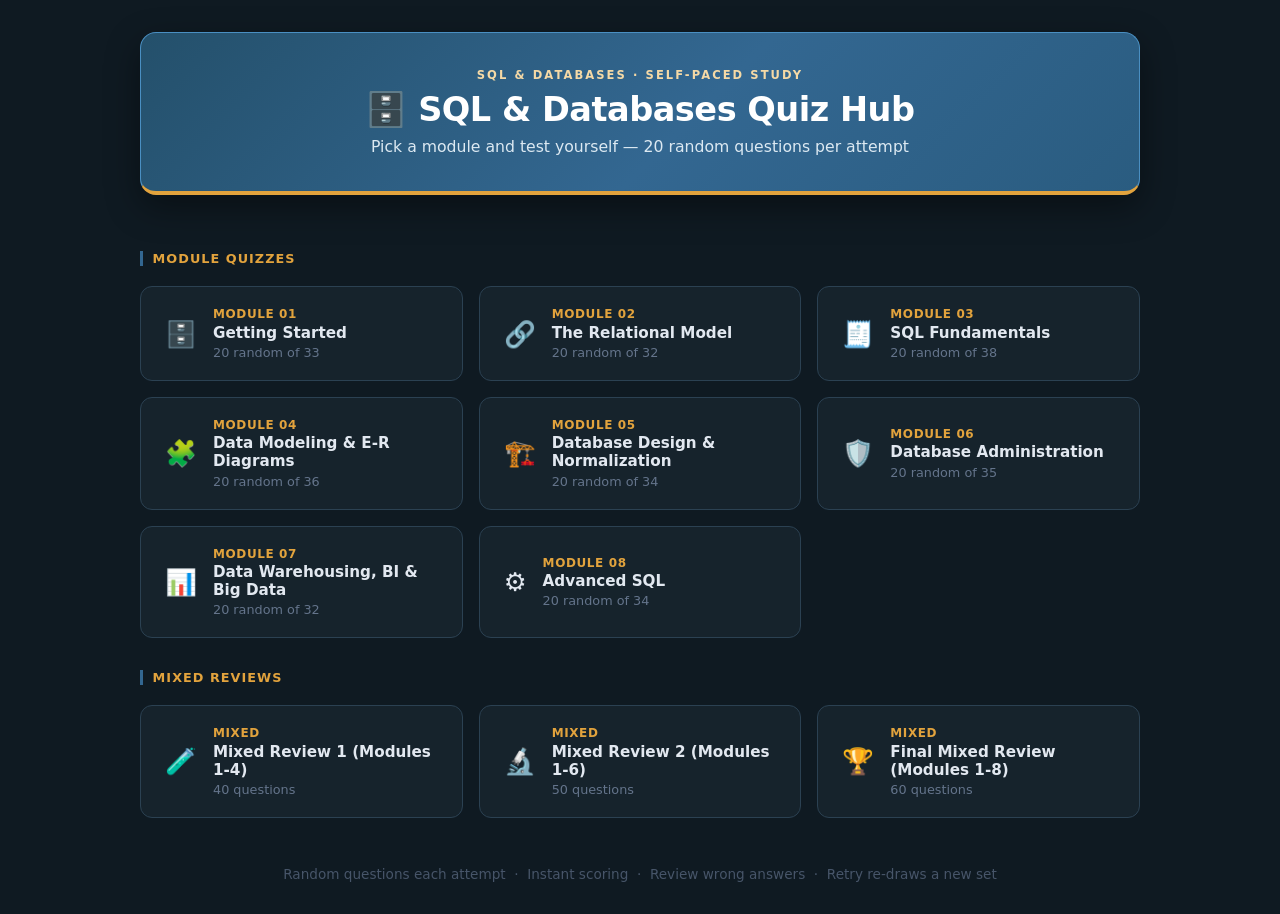
==== 03-quiz/index.html @ 1bb8f475 "Initial commit: SQL & Databases course site (Kroenke Database Concepts, PostgreSQL-first, 8 modules)" ====
<!DOCTYPE html>
<html lang="en">
<head>
  <meta charset="UTF-8" />
  <meta name="viewport" content="width=device-width, initial-scale=1.0" />
  <title>SQL & Databases — Quiz Hub</title>
  <style>
    * { box-sizing: border-box; margin: 0; padding: 0; }

    body {
      font-family: 'Segoe UI', system-ui, sans-serif;
      background: #0F1A22;
      color: #e2e8f0;
      min-height: 100vh;
      padding: 2rem 1rem;
    }

    header {
      text-align: center;
      max-width: 1000px;
      margin: 0 auto 2.5rem;
      background: linear-gradient(135deg, #24506B 0%, #336791 55%, #2A5C80 100%);
      border: 1px solid #4A8FC2;
      border-bottom: 4px solid #E2A33D;
      border-radius: 16px;
      padding: 2.2rem 1.5rem;
      box-shadow: 0 12px 34px rgba(0, 0, 0, 0.4);
    }

    header .eyebrow {
      font-size: 0.72rem;
      font-weight: 700;
      letter-spacing: 0.18em;
      text-transform: uppercase;
      color: #F5D9A6;
      margin-bottom: 0.5rem;
    }

    header h1 {
      font-size: 2.1rem;
      font-weight: 800;
      color: #ffffff;
      letter-spacing: -0.5px;
    }

    header p {
      margin-top: 0.5rem;
      color: #DCE9F2;
      font-size: 0.98rem;
    }

    .grid {
      display: grid;
      grid-template-columns: repeat(auto-fill, minmax(260px, 1fr));
      gap: 1rem;
      max-width: 1000px;
      margin: 0 auto;
    }

    .card {
      background: #16232C;
      border: 1px solid #2B4152;
      border-radius: 12px;
      padding: 1.25rem 1.5rem;
      cursor: pointer;
      text-decoration: none;
      color: inherit;
      display: flex;
      align-items: center;
      gap: 1rem;
      transition: border-color 0.15s, background 0.15s, transform 0.1s;
    }

    .card:hover {
      border-color: #336791;
      background: #1C2E3A;
      transform: translateY(-2px);
    }

    .card-icon {
      font-size: 1.6rem;
      flex-shrink: 0;
    }

    .card-body .topic-id {
      font-size: 0.75rem;
      font-weight: 700;
      color: #E2A33D;
      text-transform: uppercase;
      letter-spacing: 0.05em;
    }

    .card-body .topic-title {
      font-size: 0.95rem;
      font-weight: 600;
      color: #e2e8f0;
      margin-top: 0.15rem;
    }

    .card-body .q-count {
      font-size: 0.8rem;
      color: #64748b;
      margin-top: 0.2rem;
    }

    footer {
      text-align: center;
      margin-top: 3rem;
      color: #475569;
      font-size: 0.85rem;
    }
  </style>
</head>
<body>

<header>
  <div class="eyebrow">SQL & Databases · Self-Paced Study</div>
  <h1>🗄️ SQL & Databases Quiz Hub</h1>
  <p>Pick a module and test yourself — 20 random questions per attempt</p>
</header>

<div class="grid" id="grid"></div>

<footer>Random questions each attempt &nbsp;·&nbsp; Instant scoring &nbsp;·&nbsp; Review wrong answers &nbsp;·&nbsp; Retry re-draws a new set</footer>

<script src="data.js"></script>
<script src="data-01.js"></script>
<script src="data-02.js"></script>
<script src="data-03.js"></script>
<script src="data-04.js"></script>
<script src="data-05.js"></script>
<script src="data-06.js"></script>
<script src="data-07.js"></script>
<script src="data-08.js"></script>
<script src="data-mixed-1.js"></script>
<script src="data-mixed-2.js"></script>
<script src="data-mixed-3.js"></script>
<script>
  const ICONS = {
    "01": "🗄️", "02": "🔗", "03": "🧾", "04": "🧩",
    "05": "🏗️", "06": "🛡️", "07": "📊", "08": "⚙️",
    "mixed-1": "🧪", "mixed-2": "🔬", "mixed-3": "🏆",
  };

  const MIXED_IDS = ["mixed-1","mixed-2","mixed-3"];

  const topicTopics = TOPICS.filter(t => !MIXED_IDS.includes(t.id));
  const mixedTopics = TOPICS.filter(t => MIXED_IDS.includes(t.id));

  const grid = document.getElementById("grid");

  function renderCards(list, labelText) {
    const section = document.createElement("div");
    section.style.cssText = "grid-column:1/-1;margin:1rem 0 0.25rem;";
    section.innerHTML = `<p style="font-size:0.8rem;font-weight:700;color:#E2A33D;text-transform:uppercase;letter-spacing:0.08em;border-left:3px solid #336791;padding-left:0.6rem">${labelText}</p>`;
    grid.appendChild(section);

    list.forEach(topic => {
      const qs = QUESTIONS[topic.id] || [];
      const attempt = attemptSizeFor(topic.id, qs.length);
      const countText = attempt < qs.length
        ? `${attempt} random of ${qs.length}`
        : `${qs.length} questions`;
      const a = document.createElement("a");
      a.className = "card";
      a.href = `quiz.html?topic=${topic.id}`;
      const label = MIXED_IDS.includes(topic.id) ? "Mixed" : `Module ${topic.id}`;
      a.innerHTML = `
        <div class="card-icon">${ICONS[topic.id] || "📋"}</div>
        <div class="card-body">
          <div class="topic-id">${label}</div>
          <div class="topic-title">${topic.title}</div>
          <div class="q-count">${countText}</div>
        </div>`;
      grid.appendChild(a);
    });
  }

  renderCards(topicTopics, "Module Quizzes");
  renderCards(mixedTopics, "Mixed Reviews");
</script>
</body>
</html>
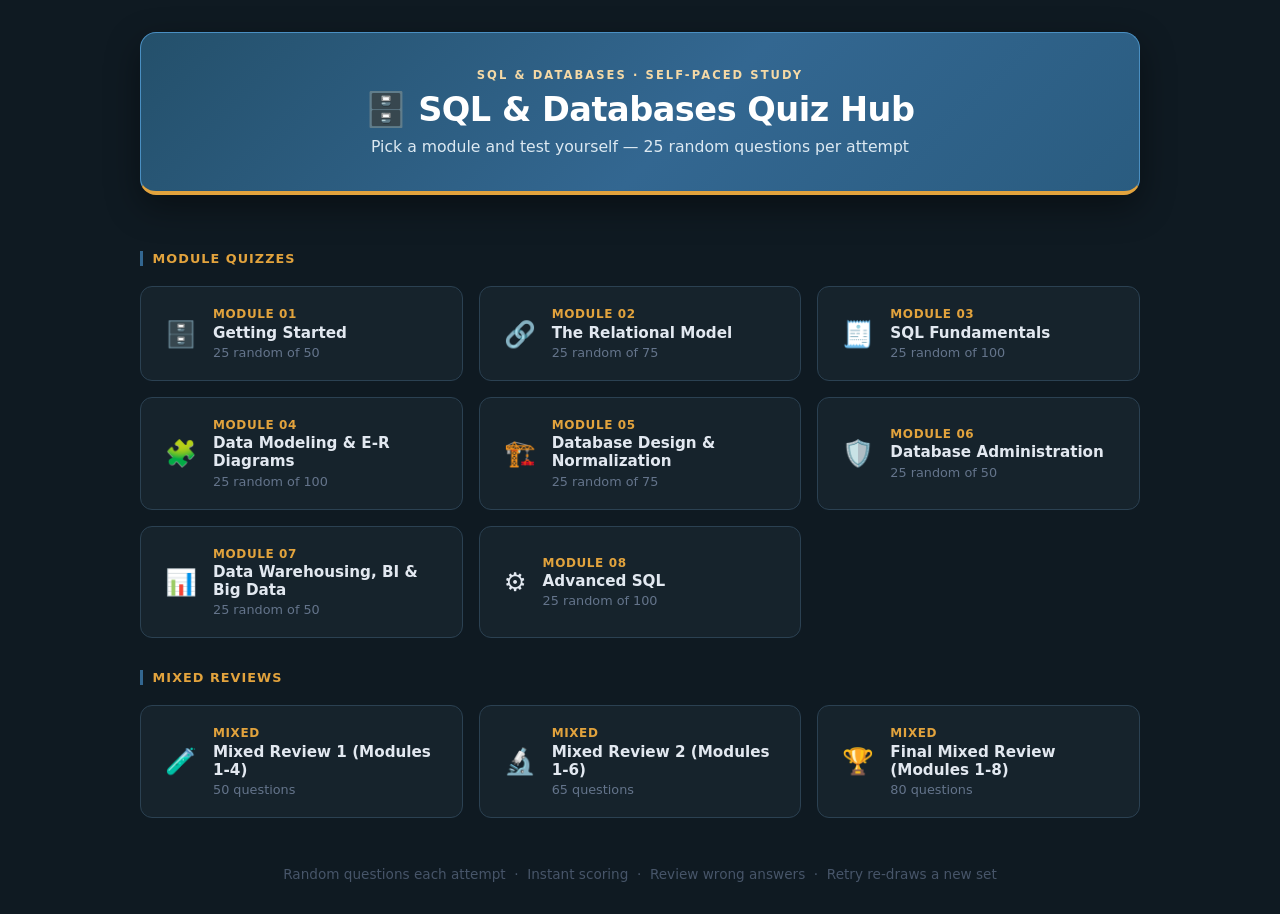
==== commit 9f6e81e0: "Expand quiz question bank to 600 questions, weighted by chapter importance (50/75/100 per module)" ====
--- a/03-quiz/index.html
+++ b/03-quiz/index.html
@@ -116,7 +116,7 @@
 <header>
   <div class="eyebrow">SQL & Databases · Self-Paced Study</div>
   <h1>🗄️ SQL & Databases Quiz Hub</h1>
-  <p>Pick a module and test yourself — 20 random questions per attempt</p>
+  <p>Pick a module and test yourself — 25 random questions per attempt</p>
 </header>
 
 <div class="grid" id="grid"></div>
